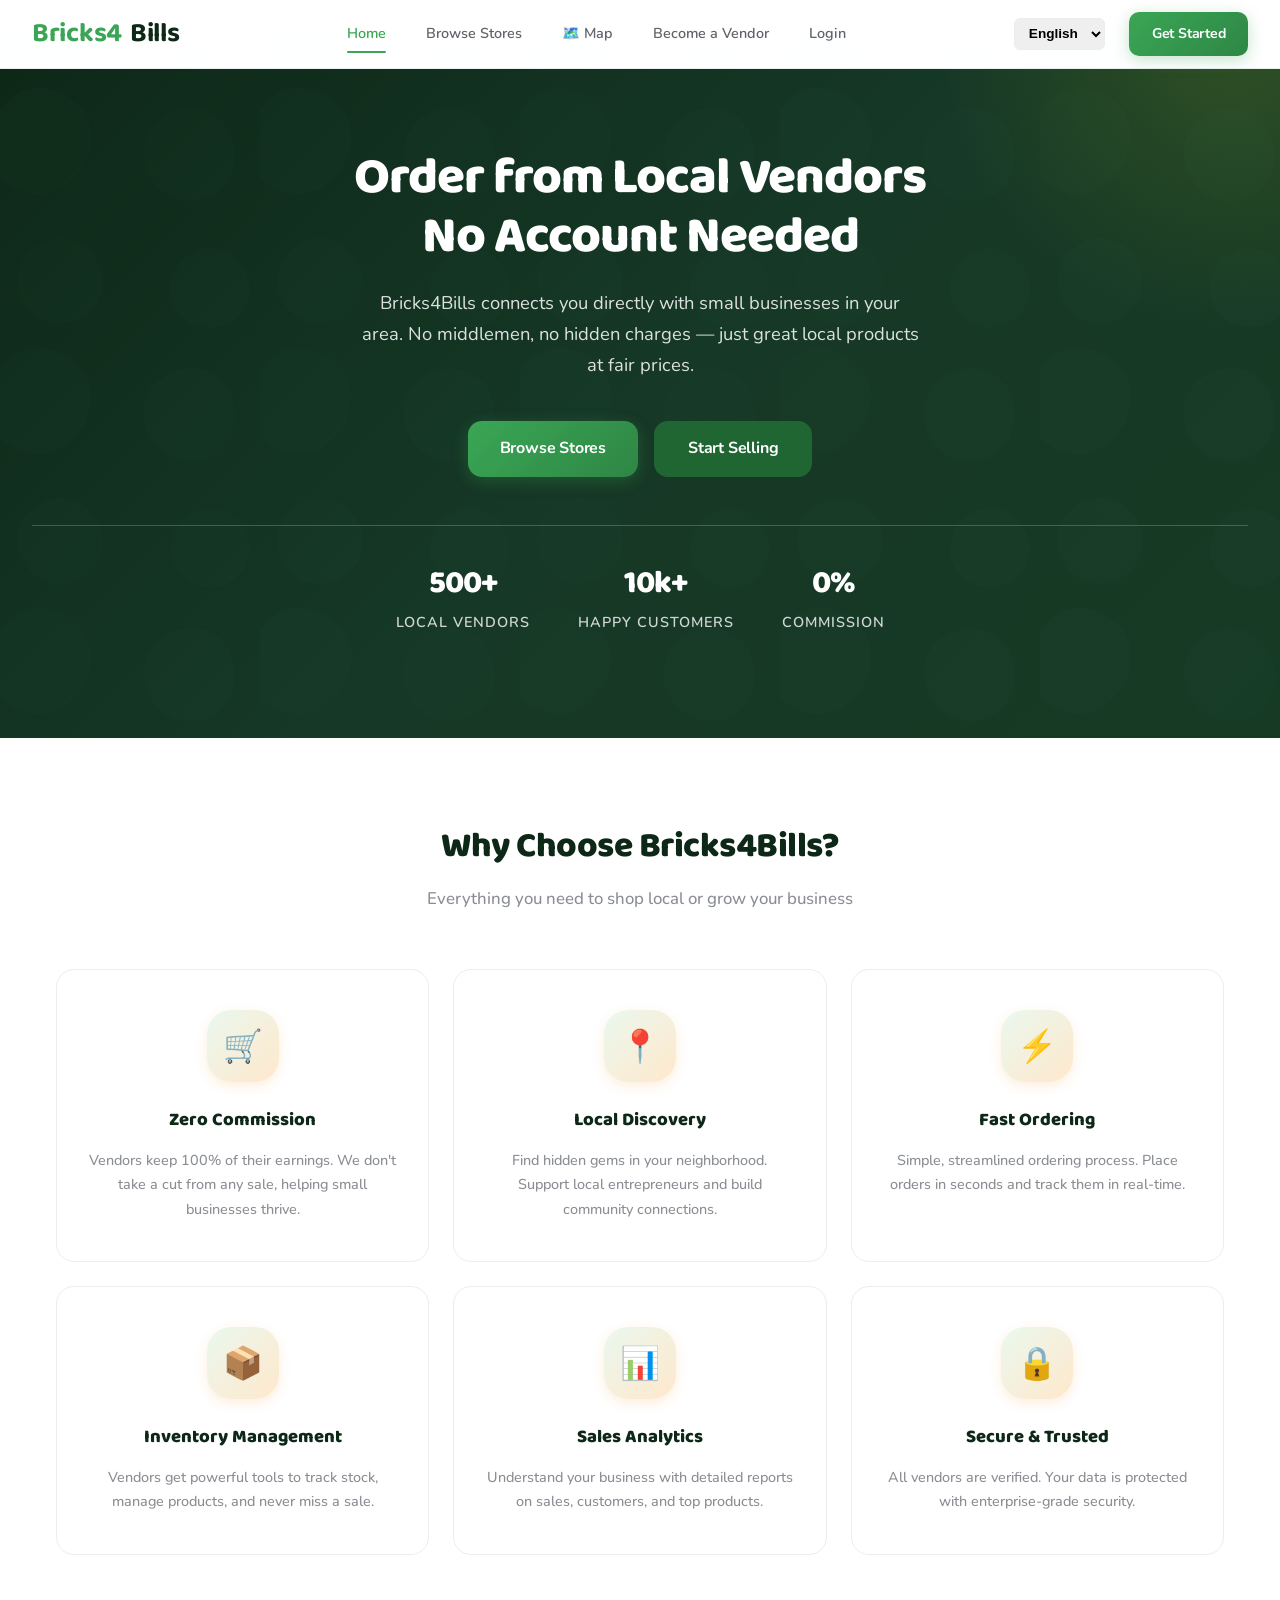
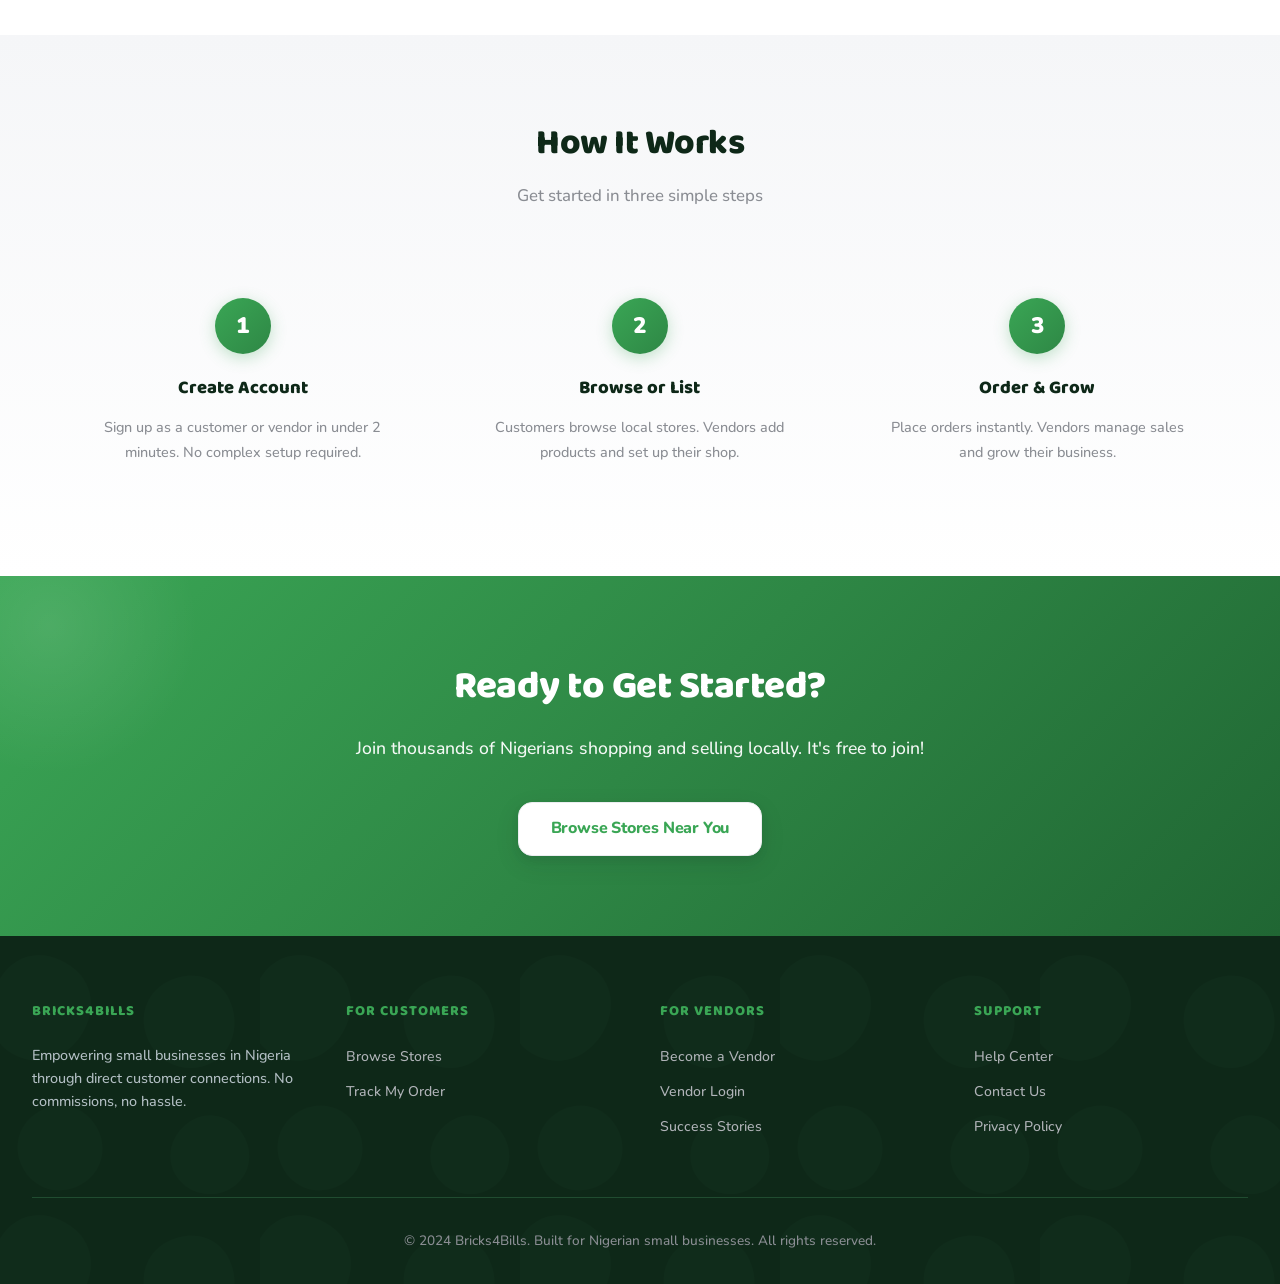
==== index.html @ 95738262 "Add files via upload" ====
<!DOCTYPE html>
<html lang="en">
<head>
    <meta charset="UTF-8">
    <meta name="viewport" content="width=device-width, initial-scale=1.0">
    <title>Bricks4Bills - Connect with Local Vendors in Nigeria</title>
    <link rel="stylesheet" href="styles.css">
    <script src="i18n.js"></script>
    <style>
        .hero-stats {
            display: flex;
            justify-content: center;
            gap: 3rem;
            margin-top: 3rem;
            padding-top: 2rem;
            border-top: 1px solid rgba(255,255,255,0.2);
        }
        .hero-stat h4 {
            font-size: 2rem;
            font-weight: 800;
        }
        .hero-stat p {
            font-size: 0.9rem;
            opacity: 0.8;
        }
    </style>
</head>
<body>
    <!-- Navigation -->
    <nav class="navbar">
        <div class="nav-container">
            <a href="index.html" class="logo" data-i18n-skip>Bricks4<span>Bills</span></a>
            <ul class="nav-links">
                <li><a href="index.html" class="active">Home</a></li>
                <li><a href="browse-stores.html">Browse Stores</a></li>
                <li><a href="store-map.html">🗺️ Map</a></li>
                <li><a href="vendor-register.html">Become a Vendor</a></li>
                <li><a href="vendor-login.html">Login</a></li>
            </ul>
            <div class="nav-actions"><select class="vh-lang-switcher" data-i18n-skip aria-label="Language" onchange="setLanguage(this.value)" style="padding:0.4rem 0.6rem;border-radius:6px;border:1.5px solid var(--gray-200);font-size:0.85rem;font-weight:600;margin-right:0.5rem;"><option value="en">English</option><option value="pcm">Pidgin</option><option value="yo">Yorùbá</option><option value="ha">Hausa</option><option value="ig">Igbo</option></select>
                <a href="vendor-register.html" class="btn btn-primary">Get Started</a>
            </div>
        </div>
    </nav>

    <!-- Hero Section -->
    <section class="hero">
        <h1><span data-i18n="hero_title_1">Order from Local Vendors</span><br><span data-i18n="hero_title_2">No Account Needed</span></h1>
        <p>Bricks4Bills connects you directly with small businesses in your area. No middlemen, no hidden charges — just great local products at fair prices.</p>
        <div class="hero-buttons">
            <a href="browse-stores.html" class="btn btn-lg btn-primary">Browse Stores</a>
            <a href="vendor-register.html" class="btn btn-lg" style="background: var(--primary-darker); color: white; border: 2px solid var(--primary-darker);">Start Selling</a>
        </div>
        <div class="hero-stats">
            <div class="hero-stat">
                <h4>500+</h4>
                <p>Local Vendors</p>
            </div>
            <div class="hero-stat">
                <h4>10k+</h4>
                <p>Happy Customers</p>
            </div>
            <div class="hero-stat">
                <h4>0%</h4>
                <p>Commission</p>
            </div>
        </div>
    </section>

    <!-- Features Section -->
    <section class="features-section">
        <div class="container">
            <div class="section-title">
                <h2><span data-i18n="why_choose_us">Why Choose Bricks4Bills?</span></h2>
                <p>Everything you need to shop local or grow your business</p>
            </div>
            <div class="grid grid-3">
                <div class="feature-card">
                    <div class="feature-icon">🛒</div>
                    <h3>Zero Commission</h3>
                    <p>Vendors keep 100% of their earnings. We don't take a cut from any sale, helping small businesses thrive.</p>
                </div>
                <div class="feature-card">
                    <div class="feature-icon">📍</div>
                    <h3>Local Discovery</h3>
                    <p>Find hidden gems in your neighborhood. Support local entrepreneurs and build community connections.</p>
                </div>
                <div class="feature-card">
                    <div class="feature-icon">⚡</div>
                    <h3>Fast Ordering</h3>
                    <p>Simple, streamlined ordering process. Place orders in seconds and track them in real-time.</p>
                </div>
                <div class="feature-card">
                    <div class="feature-icon">📦</div>
                    <h3>Inventory Management</h3>
                    <p>Vendors get powerful tools to track stock, manage products, and never miss a sale.</p>
                </div>
                <div class="feature-card">
                    <div class="feature-icon">📊</div>
                    <h3>Sales Analytics</h3>
                    <p>Understand your business with detailed reports on sales, customers, and top products.</p>
                </div>
                <div class="feature-card">
                    <div class="feature-icon">🔒</div>
                    <h3>Secure & Trusted</h3>
                    <p>All vendors are verified. Your data is protected with enterprise-grade security.</p>
                </div>
            </div>
        </div>
    </section>

    <!-- How It Works -->
    <section class="how-it-works">
        <div class="container">
            <div class="section-title">
                <h2><span data-i18n="how_it_works">How It Works</span></h2>
                <p>Get started in three simple steps</p>
            </div>
            <div class="grid grid-3">
                <div class="step-card">
                    <div class="step-number">1</div>
                    <h3>Create Account</h3>
                    <p>Sign up as a customer or vendor in under 2 minutes. No complex setup required.</p>
                </div>
                <div class="step-card">
                    <div class="step-number">2</div>
                    <h3>Browse or List</h3>
                    <p>Customers browse local stores. Vendors add products and set up their shop.</p>
                </div>
                <div class="step-card">
                    <div class="step-number">3</div>
                    <h3>Order & Grow</h3>
                    <p>Place orders instantly. Vendors manage sales and grow their business.</p>
                </div>
            </div>
        </div>
    </section>

    <!-- CTA Section -->
    <section class="cta-section">
        <div class="container">
            <h2><span data-i18n="ready_to_start">Ready to Get Started?</span></h2>
            <p>Join thousands of Nigerians shopping and selling locally. It's free to join!</p>
            <a href="browse-stores.html" class="btn btn-lg btn-light">Browse Stores Near You</a>
        </div>
    </section>

    <!-- Footer -->
    <footer class="footer">
        <div class="footer-grid">
            <div class="footer-section">
                <h4>Bricks4Bills</h4>
                <p style="color:#b2bec3;font-size:0.9rem;line-height:1.6;">Empowering small businesses in Nigeria through direct customer connections. No commissions, no hassle.</p>
            </div>
            <div class="footer-section">
                <h4>For Customers</h4>
                <ul>
                    <li><a href="browse-stores.html">Browse Stores</a></li>
                    <li><a href="order-tracking.html">Track My Order</a></li>
                </ul>
            </div>
            <div class="footer-section">
                <h4>For Vendors</h4>
                <ul>
                    <li><a href="vendor-register.html">Become a Vendor</a></li>
                    <li><a href="vendor-login.html">Vendor Login</a></li>
                    <li><a href="#">Success Stories</a></li>
                </ul>
            </div>
            <div class="footer-section">
                <h4>Support</h4>
                <ul>
                    <li><a href="#">Help Center</a></li>
                    <li><a href="#">Contact Us</a></li>
                    <li><a href="#">Privacy Policy</a></li>
                </ul>
            </div>
        </div>
        <div class="footer-bottom">
            <p>&copy; 2024 Bricks4Bills. Built for Nigerian small businesses. All rights reserved.</p>
        </div>
    </footer>


</body>
</html>
---- styles.css ----
/* ============================================================
   Bricks4Bills - Jungle-Fun Design System
   Amazon-style layout, reimagined in bold jungle green
   ============================================================ */

@import url('https://fonts.googleapis.com/css2?family=Baloo+2:wght@500;600;700;800&family=Nunito:wght@400;500;600;700;800;900&display=swap');

:root {
    /* Primary - Bold Jungle Green (Amazon-button energy, green instead of orange) */
    --primary: #3AA655;
    --primary-dark: #2E8745;
    --primary-darker: #206633;
    --primary-light: #EAF8EE;
    --primary-glow: rgba(58, 166, 85, 0.18);

    /* Secondary - Deep Jungle Canopy (replaces Amazon navy) */
    --secondary: #0E2818;
    --secondary-light: #163a24;
    --secondary-lighter: #204c30;

    /* Accent Colors - ripe-fruit lime pop against the green */
    --accent: #C6E21E;
    --accent-light: #F6FBE3;
    --danger: #ff1744;
    --danger-light: #ffebee;
    --warning: #ffc400;
    --warning-light: #fff8e1;
    --info: #2979ff;
    --info-light: #e3f2fd;

    /* Neutrals - Coinbase clean */
    --white: #ffffff;
    --gray-50: #fafbfc;
    --gray-100: #f5f6f8;
    --gray-200: #ebedf0;
    --gray-300: #dee0e5;
    --gray-400: #b0b3b8;
    --gray-500: #8a8d93;
    --gray-600: #606368;
    --gray-700: #42454a;
    --gray-800: #2c2f33;
    --gray-900: #1a1c1f;

    /* Shadows - Layered depth */
    --shadow-xs: 0 1px 2px rgba(15, 25, 35, 0.04);
    --shadow-sm: 0 2px 4px rgba(15, 25, 35, 0.06), 0 1px 2px rgba(15, 25, 35, 0.04);
    --shadow: 0 4px 12px rgba(15, 25, 35, 0.08), 0 2px 4px rgba(15, 25, 35, 0.04);
    --shadow-md: 0 8px 24px rgba(15, 25, 35, 0.1), 0 4px 8px rgba(15, 25, 35, 0.06);
    --shadow-lg: 0 16px 48px rgba(15, 25, 35, 0.12), 0 8px 16px rgba(15, 25, 35, 0.08);
    --shadow-primary: 0 4px 16px rgba(58, 166, 85, 0.3);

    /* Radius */
    --radius-sm: 6px;
    --radius: 10px;
    --radius-md: 14px;
    --radius-lg: 18px;
    --radius-xl: 24px;
    --radius-full: 9999px;

    /* Transitions */
    --transition-fast: all 0.15s cubic-bezier(0.4, 0, 0.2, 1);
    --transition: all 0.25s cubic-bezier(0.4, 0, 0.2, 1);
    --transition-slow: all 0.4s cubic-bezier(0.4, 0, 0.2, 1);

    /* Typography — bubbly jungle display font for headings/logo, friendly rounded font for body */
    --font: 'Nunito', -apple-system, BlinkMacSystemFont, 'Segoe UI', Roboto, sans-serif;
    --font-display: 'Baloo 2', 'Nunito', -apple-system, sans-serif;

    /* Leaf watermark tile — a loose scatter of leaf silhouettes, very low opacity */
    --leaf-watermark: url("data:image/svg+xml,%3Csvg xmlns='http://www.w3.org/2000/svg' width='260' height='260' viewBox='0 0 260 260'%3E%3Cg fill='%23206633' fill-opacity='0.05'%3E%3Cpath d='M40 20c30 0 50 20 50 50s-20 55-50 55S-8 100 -8 70 10 20 40 20z' transform='rotate(25 40 70)'/%3E%3Cpath d='M190 40c26 0 44 18 44 44s-18 48-44 48-46-22-46-48 20-44 46-44z' transform='rotate(-15 190 84)'/%3E%3Cpath d='M60 170c24 0 42 18 42 42s-18 42-42 42-42-18-42-42 18-42 42-42z' transform='rotate(60 60 212)'/%3E%3Cpath d='M210 180c22 0 38 16 38 38s-16 40-38 40-40-18-40-40 18-38 40-38z' transform='rotate(-40 210 218)'/%3E%3C/g%3E%3C/svg%3E");
}

* {
    margin: 0;
    padding: 0;
    box-sizing: border-box;
}

html {
    scroll-behavior: smooth;
}

body {
    font-family: var(--font);
    background-color: var(--gray-100);
    background-image: var(--leaf-watermark);
    background-repeat: repeat;
    background-attachment: fixed;
    color: var(--gray-900);
    line-height: 1.6;
    -webkit-font-smoothing: antialiased;
    -moz-osx-font-smoothing: grayscale;
}

h1, h2, h3, h4, h5, h6, .logo {
    font-family: var(--font-display);
}

a {
    text-decoration: none;
    color: inherit;
}

/* ============================================================
   NAVIGATION
   ============================================================ */
.navbar {
    background: var(--white);
    border-bottom: 1px solid var(--gray-200);
    padding: 0 2rem;
    position: sticky;
    top: 0;
    z-index: 1000;
    backdrop-filter: blur(12px);
    background: rgba(255, 255, 255, 0.95);
}

.nav-container {
    max-width: 1400px;
    margin: 0 auto;
    display: flex;
    align-items: center;
    justify-content: space-between;
    height: 68px;
}

.logo {
    font-size: 1.7rem;
    font-weight: 700;
    color: var(--primary);
    display: flex;
    align-items: center;
    gap: 0.5rem;
    letter-spacing: -0.3px;
}

.logo span {
    color: var(--secondary);
}

.nav-links {
    display: flex;
    gap: 2.5rem;
    list-style: none;
    align-items: center;
}

.nav-links a {
    color: var(--gray-600);
    font-weight: 600;
    font-size: 0.9rem;
    transition: var(--transition-fast);
    padding: 0.5rem 0;
    position: relative;
}

.nav-links a:hover {
    color: var(--primary);
}

.nav-links a.active {
    color: var(--primary);
}

.nav-links a.active::after {
    content: '';
    position: absolute;
    bottom: -2px;
    left: 0;
    right: 0;
    height: 2.5px;
    background: var(--primary);
    border-radius: 2px;
}

.nav-actions {
    display: flex;
    gap: 1rem;
    align-items: center;
}

/* ============================================================
   BUTTONS
   ============================================================ */
.btn {
    display: inline-flex;
    align-items: center;
    justify-content: center;
    gap: 0.5rem;
    padding: 0.65rem 1.4rem;
    border: none;
    border-radius: var(--radius);
    font-size: 0.88rem;
    font-weight: 700;
    cursor: pointer;
    transition: var(--transition);
    font-family: var(--font);
    letter-spacing: -0.2px;
    white-space: nowrap;
}

.btn-primary {
    background: linear-gradient(135deg, var(--primary) 0%, var(--primary-dark) 100%);
    color: var(--white);
    box-shadow: var(--shadow-primary);
}

.btn-primary:hover {
    background: linear-gradient(135deg, var(--primary-dark) 0%, var(--primary-darker) 100%);
    transform: translateY(-2px);
    box-shadow: 0 6px 20px rgba(246, 139, 30, 0.35);
}

.btn-secondary {
    background: linear-gradient(135deg, var(--secondary) 0%, var(--secondary-light) 100%);
    color: var(--white);
    box-shadow: var(--shadow-sm);
}

.btn-secondary:hover {
    background: linear-gradient(135deg, var(--secondary-light) 0%, var(--secondary-lighter) 100%);
    transform: translateY(-2px);
    box-shadow: var(--shadow);
}

.btn-outline {
    background: var(--white);
    border: 2px solid var(--gray-300);
    color: var(--gray-700);
}

.btn-outline:hover {
    border-color: var(--primary);
    color: var(--primary);
    background: var(--primary-light);
    transform: translateY(-1px);
}

.btn-success {
    background: linear-gradient(135deg, var(--accent) 0%, #00b248 100%);
    color: var(--white);
    box-shadow: 0 4px 12px rgba(0, 200, 83, 0.2);
}

.btn-success:hover {
    transform: translateY(-2px);
    box-shadow: 0 6px 20px rgba(0, 200, 83, 0.3);
}

.btn-danger {
    background: linear-gradient(135deg, var(--danger) 0%, #d50000 100%);
    color: var(--white);
    box-shadow: 0 4px 12px rgba(255, 23, 68, 0.2);
}

.btn-danger:hover {
    transform: translateY(-2px);
    box-shadow: 0 6px 20px rgba(255, 23, 68, 0.3);
}

.btn-warning {
    background: linear-gradient(135deg, var(--warning) 0%, #ffab00 100%);
    color: var(--gray-900);
    box-shadow: 0 4px 12px rgba(255, 196, 0, 0.2);
}

.btn-info {
    background: linear-gradient(135deg, var(--info) 0%, #2962ff 100%);
    color: var(--white);
    box-shadow: 0 4px 12px rgba(41, 121, 255, 0.2);
}

.btn-light {
    background: var(--gray-100);
    color: var(--gray-700);
    border: 1.5px solid var(--gray-200);
}

.btn-light:hover {
    background: var(--gray-200);
    border-color: var(--gray-300);
}

.btn-sm {
    padding: 0.45rem 0.9rem;
    font-size: 0.8rem;
    border-radius: var(--radius-sm);
}

.btn-lg {
    padding: 0.85rem 2rem;
    font-size: 1rem;
    border-radius: var(--radius-md);
}

.btn-block {
    width: 100%;
}

.btn:disabled {
    opacity: 0.5;
    cursor: not-allowed;
    transform: none !important;
}

/* ============================================================
   FORMS
   ============================================================ */
.form-group {
    margin-bottom: 1.25rem;
}

.form-label {
    display: block;
    margin-bottom: 0.5rem;
    font-weight: 700;
    font-size: 0.82rem;
    color: var(--gray-700);
    text-transform: uppercase;
    letter-spacing: 0.3px;
}

.form-control {
    width: 100%;
    padding: 0.75rem 1rem;
    border: 1.5px solid var(--gray-200);
    border-radius: var(--radius);
    font-size: 0.95rem;
    font-family: var(--font);
    transition: var(--transition-fast);
    background: var(--white);
    color: var(--gray-900);
}

.form-control:focus {
    outline: none;
    border-color: var(--primary);
    box-shadow: 0 0 0 4px var(--primary-glow);
}

.form-control::placeholder {
    color: var(--gray-400);
}

select.form-control {
    cursor: pointer;
    appearance: none;
    background-image: url("data:image/svg+xml,%3Csvg xmlns='http://www.w3.org/2000/svg' width='12' height='12' viewBox='0 0 12 12'%3E%3Cpath fill='%23606368' d='M6 8L1 3h10z'/%3E%3C/svg%3E");
    background-repeat: no-repeat;
    background-position: right 1rem center;
    padding-right: 2.5rem;
}

textarea.form-control {
    resize: vertical;
    min-height: 100px;
}

.form-text {
    font-size: 0.78rem;
    color: var(--gray-500);
    margin-top: 0.35rem;
}

.form-error {
    color: var(--danger);
    font-size: 0.8rem;
    margin-top: 0.35rem;
    font-weight: 600;
}

/* ============================================================
   CARDS
   ============================================================ */
.card {
    background: var(--white);
    border-radius: var(--radius-lg);
    box-shadow: var(--shadow-sm);
    overflow: hidden;
    transition: var(--transition);
    border: 1px solid var(--gray-200);
}

.card:hover {
    box-shadow: var(--shadow-md);
    transform: translateY(-2px);
}

.card-header {
    padding: 1.25rem 1.5rem;
    border-bottom: 1px solid var(--gray-200);
    display: flex;
    justify-content: space-between;
    align-items: center;
    background: var(--gray-50);
}

.card-header h3 {
    font-size: 1rem;
    font-weight: 800;
    color: var(--secondary);
}

.card-body {
    padding: 1.5rem;
}

.card-footer {
    padding: 1rem 1.5rem;
    border-top: 1px solid var(--gray-200);
    background: var(--gray-50);
}

/* ============================================================
   BADGES
   ============================================================ */
.badge {
    display: inline-flex;
    align-items: center;
    padding: 0.3rem 0.85rem;
    border-radius: var(--radius-full);
    font-size: 0.7rem;
    font-weight: 800;
    text-transform: uppercase;
    letter-spacing: 0.5px;
}

.badge-pending {
    background: var(--warning-light);
    color: #8a6d00;
}

.badge-processing {
    background: var(--info-light);
    color: #0d47a1;
}

.badge-ready {
    background: #e0f7fa;
    color: #006064;
}

.badge-delivered {
    background: var(--accent-light);
    color: #1b5e20;
}

.badge-cancelled {
    background: var(--danger-light);
    color: #b71c1c;
}

.badge-primary {
    background: var(--primary-light);
    color: var(--primary-darker);
}

.badge-secondary {
    background: var(--gray-200);
    color: var(--gray-700);
}

/* ============================================================
   ALERTS
   ============================================================ */
.alert {
    padding: 1rem 1.25rem;
    border-radius: var(--radius);
    margin-bottom: 1rem;
    display: flex;
    align-items: center;
    gap: 0.75rem;
    font-size: 0.9rem;
    font-weight: 600;
    border: 1.5px solid transparent;
}

.alert-success {
    background: var(--accent-light);
    color: #1b5e20;
    border-color: #a5d6a7;
}

.alert-danger {
    background: var(--danger-light);
    color: #b71c1c;
    border-color: #ef9a9a;
}

.alert-warning {
    background: var(--warning-light);
    color: #8a6d00;
    border-color: #ffe082;
}

.alert-info {
    background: var(--info-light);
    color: #0d47a1;
    border-color: #90caf9;
}

/* ============================================================
   GRID & LAYOUT
   ============================================================ */
.container {
    max-width: 1400px;
    margin: 0 auto;
    padding: 0 1.5rem;
}

.grid {
    display: grid;
    gap: 1.5rem;
}

.grid-2 { grid-template-columns: repeat(2, 1fr); }
.grid-3 { grid-template-columns: repeat(3, 1fr); }
.grid-4 { grid-template-columns: repeat(4, 1fr); }

.flex {
    display: flex;
}

.flex-between {
    justify-content: space-between;
    align-items: center;
}

.flex-center {
    justify-content: center;
    align-items: center;
}

.gap-1 { gap: 0.5rem; }
.gap-2 { gap: 1rem; }
.gap-3 { gap: 1.5rem; }

/* ============================================================
   STATS CARDS
   ============================================================ */
.stat-card {
    background: var(--white);
    border-radius: var(--radius-lg);
    padding: 1.5rem;
    box-shadow: var(--shadow-sm);
    display: flex;
    align-items: center;
    gap: 1.25rem;
    transition: var(--transition);
    border: 1px solid var(--gray-200);
}

.stat-card:hover {
    box-shadow: var(--shadow-md);
    transform: translateY(-3px);
    border-color: var(--gray-300);
}

.stat-icon {
    width: 56px;
    height: 56px;
    border-radius: var(--radius-md);
    display: flex;
    align-items: center;
    justify-content: center;
    font-size: 1.6rem;
    flex-shrink: 0;
}

.stat-icon.orange {
    background: linear-gradient(135deg, var(--primary-light) 0%, #ffe8cc 100%);
    color: var(--primary);
}

.stat-icon.blue {
    background: linear-gradient(135deg, var(--info-light) 0%, #bbdefb 100%);
    color: var(--info);
}

.stat-icon.green {
    background: linear-gradient(135deg, var(--accent-light) 0%, #c8e6c9 100%);
    color: var(--accent);
}

.stat-icon.red {
    background: linear-gradient(135deg, var(--danger-light) 0%, #ffcdd2 100%);
    color: var(--danger);
}

.stat-icon.purple {
    background: linear-gradient(135deg, #f3e5f5 0%, #e1bee7 100%);
    color: #7b1fa2;
}

.stat-info h3 {
    font-size: 1.8rem;
    font-weight: 900;
    color: var(--gray-900);
    line-height: 1;
    letter-spacing: -0.5px;
}

.stat-info p {
    font-size: 0.82rem;
    color: var(--gray-500);
    margin-top: 0.3rem;
    font-weight: 600;
    text-transform: uppercase;
    letter-spacing: 0.5px;
}

/* ============================================================
   TABLES
   ============================================================ */
.table-container {
    overflow-x: auto;
    border-radius: var(--radius-lg);
    background: var(--white);
    box-shadow: var(--shadow-sm);
    border: 1px solid var(--gray-200);
}

.table {
    width: 100%;
    border-collapse: separate;
    border-spacing: 0;
}

.table th,
.table td {
    padding: 1rem 1.25rem;
    text-align: left;
}

.table th {
    background: var(--gray-50);
    font-weight: 800;
    font-size: 0.7rem;
    text-transform: uppercase;
    letter-spacing: 0.8px;
    color: var(--gray-500);
    border-bottom: 2px solid var(--gray-200);
}

.table tbody tr {
    transition: var(--transition-fast);
}

.table tbody tr:hover {
    background: var(--gray-50);
}

.table tbody tr:not(:last-child) td {
    border-bottom: 1px solid var(--gray-200);
}

.table td {
    font-size: 0.88rem;
    color: var(--gray-700);
    font-weight: 500;
}

/* ============================================================
   SIDEBAR
   ============================================================ */
.sidebar {
    width: 260px;
    background: var(--white);
    min-height: calc(100vh - 68px);
    border-right: 1px solid var(--gray-200);
    padding: 1.5rem 0;
    position: fixed;
    left: 0;
    top: 68px;
}

.sidebar-menu {
    list-style: none;
    padding: 0;
}

.sidebar-menu li a {
    display: flex;
    align-items: center;
    gap: 0.85rem;
    padding: 0.9rem 1.5rem;
    color: var(--gray-500);
    font-weight: 700;
    font-size: 0.85rem;
    transition: var(--transition-fast);
    border-left: 3px solid transparent;
    margin: 0.15rem 0;
}

.sidebar-menu li a:hover {
    background: var(--primary-light);
    color: var(--primary);
    border-left-color: var(--primary);
}

.sidebar-menu li a.active {
    background: linear-gradient(90deg, var(--primary-light) 0%, transparent 100%);
    color: var(--primary);
    border-left-color: var(--primary);
}

.sidebar-menu li a i,
.sidebar-menu li a span:first-child {
    font-size: 1.15rem;
    width: 24px;
    text-align: center;
}

.main-content {
    margin-left: 260px;
    padding: 2rem;
    min-height: calc(100vh - 68px);
}

/* ============================================================
   HERO SECTION
   ============================================================ */
.hero {
    background: linear-gradient(135deg, var(--secondary) 0%, #163826 50%, var(--secondary-light) 100%);
    color: var(--white);
    padding: 5rem 2rem 4rem;
    text-align: center;
    position: relative;
    overflow: hidden;
}

.hero::before {
    content: '';
    position: absolute;
    top: -50%;
    right: -20%;
    width: 600px;
    height: 600px;
    background: radial-gradient(circle, rgba(198, 226, 30, 0.14) 0%, transparent 70%);
    pointer-events: none;
}

.hero::after {
    content: '';
    position: absolute;
    inset: 0;
    background-image: var(--leaf-watermark);
    background-repeat: repeat;
    opacity: 0.5;
    mix-blend-mode: screen;
    pointer-events: none;
}

.hero h1, .hero p, .hero-buttons {
    position: relative;
    z-index: 1;
}

.hero h1 {
    font-size: 3.2rem;
    font-weight: 900;
    margin-bottom: 1.25rem;
    line-height: 1.15;
    letter-spacing: -1px;
    position: relative;
}

.hero p {
    font-size: 1.15rem;
    opacity: 0.85;
    max-width: 560px;
    margin: 0 auto 2.5rem;
    line-height: 1.7;
    font-weight: 400;
}

.hero-buttons {
    display: flex;
    gap: 1rem;
    justify-content: center;
    position: relative;
}

.hero-buttons .btn-outline {
    border-color: rgba(255,255,255,0.4);
    color: var(--white);
}

.hero-buttons .btn-outline:hover {
    border-color: var(--primary);
    background: var(--primary);
    color: var(--white);
}

/* ============================================================
   FEATURES
   ============================================================ */
.features-section {
    padding: 5rem 2rem;
    background: var(--white);
}

.section-title {
    text-align: center;
    margin-bottom: 3.5rem;
}

.section-title h2 {
    font-size: 2.2rem;
    font-weight: 900;
    color: var(--secondary);
    margin-bottom: 0.75rem;
    letter-spacing: -0.5px;
}

.section-title p {
    color: var(--gray-500);
    font-size: 1.05rem;
    font-weight: 500;
}

.feature-card {
    text-align: center;
    padding: 2.5rem 2rem;
    border-radius: var(--radius-lg);
    background: var(--white);
    border: 1.5px solid var(--gray-200);
    transition: var(--transition);
    position: relative;
    overflow: hidden;
}

.feature-card::before {
    content: '';
    position: absolute;
    top: 0;
    left: 0;
    right: 0;
    height: 3px;
    background: linear-gradient(90deg, var(--primary) 0%, var(--warning) 100%);
    transform: scaleX(0);
    transition: var(--transition);
}

.feature-card:hover {
    box-shadow: var(--shadow-md);
    transform: translateY(-6px);
    border-color: var(--primary);
}

.feature-card:hover::before {
    transform: scaleX(1);
}

.feature-icon {
    width: 72px;
    height: 72px;
    background: linear-gradient(135deg, var(--primary-light) 0%, #ffe8cc 100%);
    color: var(--primary);
    border-radius: var(--radius-xl);
    display: flex;
    align-items: center;
    justify-content: center;
    font-size: 2rem;
    margin: 0 auto 1.5rem;
    box-shadow: 0 4px 12px rgba(246, 139, 30, 0.15);
}

.feature-card h3 {
    font-size: 1.15rem;
    font-weight: 800;
    margin-bottom: 0.75rem;
    color: var(--secondary);
}

.feature-card p {
    font-size: 0.9rem;
    color: var(--gray-500);
    line-height: 1.7;
    font-weight: 500;
}

/* ============================================================
   HOW IT WORKS
   ============================================================ */
.how-it-works {
    padding: 5rem 2rem;
    background: linear-gradient(180deg, var(--gray-100) 0%, var(--white) 100%);
}

.step-card {
    text-align: center;
    position: relative;
    padding: 2rem;
}

.step-number {
    width: 56px;
    height: 56px;
    background: linear-gradient(135deg, var(--primary) 0%, var(--primary-dark) 100%);
    color: var(--white);
    border-radius: 50%;
    display: flex;
    align-items: center;
    justify-content: center;
    font-size: 1.4rem;
    font-weight: 900;
    margin: 0 auto 1.25rem;
    box-shadow: var(--shadow-primary);
}

.step-card h3 {
    font-size: 1.15rem;
    font-weight: 800;
    margin-bottom: 0.75rem;
    color: var(--secondary);
}

.step-card p {
    font-size: 0.9rem;
    color: var(--gray-500);
    line-height: 1.7;
    font-weight: 500;
}

/* ============================================================
   CTA SECTION
   ============================================================ */
.cta-section {
    background: linear-gradient(135deg, var(--primary) 0%, var(--primary-dark) 50%, var(--primary-darker) 100%);
    color: var(--white);
    padding: 5rem 2rem;
    text-align: center;
    position: relative;
    overflow: hidden;
}

.cta-section::before {
    content: '';
    position: absolute;
    top: -100px;
    left: -100px;
    width: 300px;
    height: 300px;
    background: radial-gradient(circle, rgba(255,255,255,0.1) 0%, transparent 70%);
}

.cta-section h2 {
    font-size: 2.4rem;
    font-weight: 900;
    margin-bottom: 1rem;
    letter-spacing: -0.5px;
    position: relative;
}

.cta-section p {
    font-size: 1.1rem;
    opacity: 0.95;
    margin-bottom: 2.5rem;
    font-weight: 500;
    position: relative;
}

.cta-section .btn-light {
    background: var(--white);
    color: var(--primary);
    font-weight: 800;
    box-shadow: var(--shadow-md);
}

.cta-section .btn-light:hover {
    background: var(--secondary);
    color: var(--white);
    transform: translateY(-3px);
}

/* ============================================================
   FOOTER
   ============================================================ */
.footer {
    background: var(--secondary);
    background-image: var(--leaf-watermark);
    background-repeat: repeat;
    background-blend-mode: screen;
    color: var(--white);
    padding: 4rem 2rem 2rem;
}

.footer-grid {
    display: grid;
    grid-template-columns: repeat(4, 1fr);
    gap: 2.5rem;
    max-width: 1400px;
    margin: 0 auto;
}

.footer-section h4 {
    font-size: 0.9rem;
    font-weight: 800;
    margin-bottom: 1.25rem;
    color: var(--primary);
    text-transform: uppercase;
    letter-spacing: 1px;
}

.footer-section p {
    color: var(--gray-400);
    font-size: 0.88rem;
    line-height: 1.7;
    font-weight: 500;
}

.footer-section ul {
    list-style: none;
}

.footer-section ul li {
    margin-bottom: 0.6rem;
}

.footer-section ul li a {
    color: var(--gray-400);
    font-size: 0.88rem;
    transition: var(--transition-fast);
    font-weight: 500;
}

.footer-section ul li a:hover {
    color: var(--primary);
}

.footer-bottom {
    border-top: 1px solid var(--secondary-lighter);
    margin-top: 3rem;
    padding-top: 2rem;
    text-align: center;
    color: var(--gray-500);
    font-size: 0.85rem;
    font-weight: 500;
}

/* ============================================================
   AUTH PAGES
   ============================================================ */
.auth-page {
    min-height: 100vh;
    display: flex;
    align-items: center;
    justify-content: center;
    background: linear-gradient(135deg, var(--gray-100) 0%, #e8eaf6 50%, var(--primary-light) 100%);
    padding: 2rem;
}

.auth-container {
    display: grid;
    grid-template-columns: 1fr 1fr;
    max-width: 1000px;
    width: 100%;
    background: var(--white);
    border-radius: var(--radius-xl);
    overflow: hidden;
    box-shadow: var(--shadow-lg);
}

.auth-form-section {
    padding: 3rem;
}

.auth-form-section h2 {
    font-size: 1.8rem;
    font-weight: 900;
    margin-bottom: 0.5rem;
    color: var(--secondary);
    letter-spacing: -0.5px;
}

.auth-form-section p {
    color: var(--gray-500);
    margin-bottom: 2rem;
    font-weight: 500;
}

.auth-image-section {
    background: linear-gradient(135deg, var(--primary) 0%, var(--primary-dark) 50%, var(--primary-darker) 100%);
    display: flex;
    flex-direction: column;
    align-items: center;
    justify-content: center;
    color: var(--white);
    padding: 3rem;
    text-align: center;
    position: relative;
    overflow: hidden;
}

.auth-image-section::before {
    content: '';
    position: absolute;
    top: -50%;
    right: -50%;
    width: 400px;
    height: 400px;
    background: radial-gradient(circle, rgba(255,255,255,0.1) 0%, transparent 70%);
}

.auth-image-section h3 {
    font-size: 1.6rem;
    font-weight: 900;
    margin-bottom: 1rem;
    position: relative;
}

.auth-image-section p {
    opacity: 0.92;
    line-height: 1.8;
    font-weight: 500;
    font-size: 0.95rem;
    position: relative;
}

.auth-footer {
    text-align: center;
    margin-top: 1.5rem;
    font-size: 0.9rem;
    color: var(--gray-500);
    font-weight: 500;
}

.auth-footer a {
    color: var(--primary);
    font-weight: 800;
}

.user-type-toggle {
    display: flex;
    background: var(--gray-100);
    border-radius: var(--radius);
    padding: 0.3rem;
    margin-bottom: 1.5rem;
    border: 1.5px solid var(--gray-200);
}

.user-type-toggle button {
    flex: 1;
    padding: 0.65rem;
    border: none;
    background: transparent;
    border-radius: var(--radius-sm);
    font-weight: 800;
    cursor: pointer;
    transition: var(--transition-fast);
    color: var(--gray-500);
    font-size: 0.85rem;
    font-family: var(--font);
}

.user-type-toggle button.active {
    background: var(--white);
    color: var(--primary);
    box-shadow: var(--shadow-sm);
}

/* ============================================================
   DASHBOARD
   ============================================================ */
.page-header {
    margin-bottom: 2rem;
}

.page-header h1 {
    font-size: 1.8rem;
    font-weight: 900;
    color: var(--secondary);
    margin-bottom: 0.35rem;
    letter-spacing: -0.5px;
}

.page-header p {
    color: var(--gray-500);
    font-size: 0.95rem;
    font-weight: 500;
}

.quick-actions {
    display: flex;
    gap: 0.85rem;
    margin-bottom: 2rem;
    flex-wrap: wrap;
}

/* ============================================================
   STORE CARDS
   ============================================================ */
.store-card {
    background: var(--white);
    border-radius: var(--radius-lg);
    overflow: hidden;
    box-shadow: var(--shadow-sm);
    transition: var(--transition);
    border: 1.5px solid var(--gray-200);
    position: relative;
}

.store-card:hover {
    box-shadow: var(--shadow-md);
    transform: translateY(-5px);
    border-color: var(--primary);
}

.store-banner {
    height: 130px;
    background: linear-gradient(135deg, var(--primary-light) 0%, #ffe8cc 50%, #fff5eb 100%);
    display: flex;
    align-items: center;
    justify-content: center;
    font-size: 3rem;
    position: relative;
    overflow: hidden;
}

.store-banner::after {
    content: '';
    position: absolute;
    bottom: 0;
    left: 0;
    right: 0;
    height: 40%;
    background: linear-gradient(transparent, rgba(255,255,255,0.8));
}

.store-info {
    padding: 1.25rem;
}

.store-info h3 {
    font-size: 1.05rem;
    font-weight: 800;
    margin-bottom: 0.35rem;
    color: var(--secondary);
}

.store-info .category {
    font-size: 0.72rem;
    color: var(--primary);
    font-weight: 800;
    margin-bottom: 0.6rem;
    display: inline-block;
    text-transform: uppercase;
    letter-spacing: 0.5px;
    background: var(--primary-light);
    padding: 0.25rem 0.7rem;
    border-radius: var(--radius-full);
}

.store-info p {
    font-size: 0.85rem;
    color: var(--gray-500);
    margin-bottom: 1rem;
    line-height: 1.6;
    font-weight: 500;
}

.store-meta {
    display: flex;
    justify-content: space-between;
    align-items: center;
    font-size: 0.78rem;
    color: var(--gray-400);
    font-weight: 600;
}

/* ============================================================
   PRODUCT CARDS
   ============================================================ */
.product-card {
    background: var(--white);
    border-radius: var(--radius-lg);
    overflow: hidden;
    box-shadow: var(--shadow-sm);
    transition: var(--transition);
    border: 1.5px solid var(--gray-200);
}

.product-card:hover {
    box-shadow: var(--shadow-md);
    transform: translateY(-4px);
    border-color: var(--primary);
}

.product-image {
    height: 190px;
    background: linear-gradient(135deg, var(--gray-100) 0%, #e8eaf6 100%);
    display: flex;
    align-items: center;
    justify-content: center;
    font-size: 3.5rem;
    position: relative;
}

.product-image::after {
    content: '';
    position: absolute;
    bottom: 0;
    left: 0;
    right: 0;
    height: 30%;
    background: linear-gradient(transparent, rgba(255,255,255,0.9));
}

.product-details {
    padding: 1.25rem;
}

.product-details h4 {
    font-size: 0.95rem;
    font-weight: 800;
    margin-bottom: 0.35rem;
    color: var(--secondary);
}

.product-details .price {
    font-size: 1.2rem;
    font-weight: 900;
    color: var(--primary);
    margin-bottom: 0.5rem;
    letter-spacing: -0.5px;
}

.product-details .stock {
    font-size: 0.78rem;
    color: var(--gray-500);
    margin-bottom: 1rem;
    font-weight: 600;
}

/* ============================================================
   ORDER CARDS
   ============================================================ */
.order-card {
    background: var(--white);
    border-radius: var(--radius-lg);
    box-shadow: var(--shadow-sm);
    padding: 1.75rem;
    margin-bottom: 1.5rem;
    border: 1.5px solid var(--gray-200);
    transition: var(--transition);
}

.order-card:hover {
    box-shadow: var(--shadow);
    border-color: var(--gray-300);
}

.order-header {
    display: flex;
    justify-content: space-between;
    align-items: flex-start;
    margin-bottom: 1.25rem;
    padding-bottom: 1.25rem;
    border-bottom: 1.5px solid var(--gray-200);
}

.order-header h4 {
    font-size: 1rem;
    font-weight: 800;
    color: var(--secondary);
}

.order-header span {
    font-size: 0.82rem;
    color: var(--gray-400);
    font-weight: 500;
}

.order-items {
    margin-bottom: 1.25rem;
}

.order-item {
    display: flex;
    justify-content: space-between;
    padding: 0.6rem 0;
    font-size: 0.88rem;
    font-weight: 500;
    color: var(--gray-700);
    border-bottom: 1px dashed var(--gray-200);
}

.order-item:last-child {
    border-bottom: none;
}

.order-footer {
    display: flex;
    justify-content: space-between;
    align-items: center;
    padding-top: 1.25rem;
    border-top: 1.5px solid var(--gray-200);
}

.order-total {
    font-size: 1.15rem;
    font-weight: 900;
    color: var(--secondary);
    letter-spacing: -0.5px;
}

/* ============================================================
   TIMELINE
   ============================================================ */
.timeline {
    display: flex;
    justify-content: space-between;
    margin: 1.5rem 0;
    position: relative;
}

.timeline::before {
    content: '';
    position: absolute;
    top: 16px;
    left: 5%;
    right: 5%;
    height: 3px;
    background: var(--gray-200);
    z-index: 0;
    border-radius: 2px;
}

.timeline-step {
    display: flex;
    flex-direction: column;
    align-items: center;
    position: relative;
    z-index: 1;
    flex: 1;
}

.timeline-dot {
    width: 36px;
    height: 36px;
    border-radius: 50%;
    background: var(--gray-200);
    display: flex;
    align-items: center;
    justify-content: center;
    font-size: 0.8rem;
    margin-bottom: 0.5rem;
    border: 3px solid var(--white);
    box-shadow: var(--shadow-sm);
    font-weight: 800;
    color: var(--gray-400);
}

.timeline-step.active .timeline-dot {
    background: linear-gradient(135deg, var(--primary) 0%, var(--primary-dark) 100%);
    color: var(--white);
    box-shadow: var(--shadow-primary);
}

.timeline-step.completed .timeline-dot {
    background: linear-gradient(135deg, var(--accent) 0%, #00b248 100%);
    color: var(--white);
    box-shadow: 0 4px 12px rgba(0, 200, 83, 0.25);
}

.timeline-label {
    font-size: 0.72rem;
    font-weight: 800;
    color: var(--gray-400);
    text-align: center;
    text-transform: uppercase;
    letter-spacing: 0.5px;
}

.timeline-step.active .timeline-label,
.timeline-step.completed .timeline-label {
    color: var(--gray-800);
}

/* ============================================================
   SEARCH BAR
   ============================================================ */
.search-bar {
    display: flex;
    gap: 0.75rem;
    margin-bottom: 1.5rem;
}

.search-bar input {
    flex: 1;
    padding: 0.8rem 1.1rem;
    border: 1.5px solid var(--gray-200);
    border-radius: var(--radius);
    font-size: 0.95rem;
    font-family: var(--font);
    transition: var(--transition-fast);
    background: var(--white);
}

.search-bar input:focus {
    outline: none;
    border-color: var(--primary);
    box-shadow: 0 0 0 4px var(--primary-glow);
}

/* ============================================================
   FILTERS
   ============================================================ */
.filter-sidebar {
    background: var(--white);
    border-radius: var(--radius-lg);
    padding: 1.75rem;
    box-shadow: var(--shadow-sm);
    height: fit-content;
    position: sticky;
    top: 84px;
    border: 1.5px solid var(--gray-200);
}

.filter-group {
    margin-bottom: 1.75rem;
}

.filter-group h4 {
    font-size: 0.8rem;
    font-weight: 800;
    margin-bottom: 0.85rem;
    color: var(--secondary);
    text-transform: uppercase;
    letter-spacing: 0.8px;
}

.filter-options {
    display: flex;
    flex-direction: column;
    gap: 0.6rem;
}

.filter-options label {
    display: flex;
    align-items: center;
    gap: 0.6rem;
    font-size: 0.88rem;
    color: var(--gray-600);
    cursor: pointer;
    font-weight: 600;
    padding: 0.3rem 0;
}

.filter-options input[type="checkbox"],
.filter-options input[type="radio"] {
    accent-color: var(--primary);
    width: 16px;
    height: 16px;
    cursor: pointer;
}

/* ============================================================
   SETTINGS
   ============================================================ */
.settings-section {
    background: var(--white);
    border-radius: var(--radius-lg);
    padding: 2rem;
    margin-bottom: 1.5rem;
    box-shadow: var(--shadow-sm);
    border: 1.5px solid var(--gray-200);
}

.settings-section h3 {
    font-size: 1rem;
    font-weight: 900;
    margin-bottom: 1.5rem;
    color: var(--secondary);
    padding-bottom: 0.85rem;
    border-bottom: 2.5px solid var(--primary-light);
    letter-spacing: -0.3px;
    display: flex;
    align-items: center;
    gap: 0.5rem;
}

.settings-grid {
    display: grid;
    grid-template-columns: repeat(2, 1fr);
    gap: 1.25rem;
}

.toggle-switch {
    display: flex;
    align-items: center;
    justify-content: space-between;
    padding: 1.1rem 0;
    border-bottom: 1.5px solid var(--gray-200);
}

.toggle-switch:last-child {
    border-bottom: none;
}

.toggle-label {
    font-weight: 800;
    font-size: 0.92rem;
    color: var(--gray-800);
}

.toggle-desc {
    font-size: 0.8rem;
    color: var(--gray-500);
    margin-top: 0.2rem;
    font-weight: 500;
}

.switch {
    position: relative;
    display: inline-block;
    width: 50px;
    height: 28px;
    flex-shrink: 0;
}

.switch input {
    opacity: 0;
    width: 0;
    height: 0;
}

.slider {
    position: absolute;
    cursor: pointer;
    top: 0;
    left: 0;
    right: 0;
    bottom: 0;
    background-color: var(--gray-300);
    transition: var(--transition);
    border-radius: 28px;
}

.slider:before {
    position: absolute;
    content: "";
    height: 22px;
    width: 22px;
    left: 3px;
    bottom: 3px;
    background-color: white;
    transition: var(--transition);
    border-radius: 50%;
    box-shadow: var(--shadow-sm);
}

input:checked + .slider {
    background-color: var(--primary);
}

input:checked + .slider:before {
    transform: translateX(22px);
}

/* ============================================================
   CART SIDEBAR
   ============================================================ */
.cart-sidebar {
    position: fixed;
    right: 0;
    top: 0;
    width: 400px;
    height: 100vh;
    background: var(--white);
    box-shadow: var(--shadow-lg);
    z-index: 2000;
    display: flex;
    flex-direction: column;
    transform: translateX(100%);
    transition: transform 0.35s cubic-bezier(0.4, 0, 0.2, 1);
}

.cart-sidebar.open {
    transform: translateX(0);
}

.cart-header {
    padding: 1.25rem 1.5rem;
    border-bottom: 1.5px solid var(--gray-200);
    display: flex;
    justify-content: space-between;
    align-items: center;
    background: var(--gray-50);
}

.cart-header h3 {
    font-size: 1.1rem;
    font-weight: 900;
    color: var(--secondary);
}

.cart-items {
    flex: 1;
    overflow-y: auto;
    padding: 1rem 1.5rem;
}

.cart-item {
    display: flex;
    gap: 1rem;
    padding: 1rem 0;
    border-bottom: 1.5px solid var(--gray-200);
}

.cart-item-image {
    width: 64px;
    height: 64px;
    background: linear-gradient(135deg, var(--gray-100) 0%, #e8eaf6 100%);
    border-radius: var(--radius);
    display: flex;
    align-items: center;
    justify-content: center;
    font-size: 1.5rem;
    flex-shrink: 0;
}

.cart-item-details {
    flex: 1;
}

.cart-item-details h4 {
    font-size: 0.88rem;
    font-weight: 800;
    margin-bottom: 0.15rem;
    color: var(--secondary);
}

.cart-item-details .price {
    font-weight: 900;
    color: var(--primary);
    font-size: 0.9rem;
}

.cart-item-qty {
    display: flex;
    align-items: center;
    gap: 0.6rem;
    margin-top: 0.5rem;
}

.qty-btn {
    width: 28px;
    height: 28px;
    border: 1.5px solid var(--gray-300);
    background: var(--white);
    border-radius: var(--radius-sm);
    cursor: pointer;
    display: flex;
    align-items: center;
    justify-content: center;
    font-weight: 900;
    font-size: 0.85rem;
    transition: var(--transition-fast);
}

.qty-btn:hover {
    border-color: var(--primary);
    color: var(--primary);
}

.cart-footer {
    padding: 1.25rem 1.5rem;
    border-top: 1.5px solid var(--gray-200);
    background: var(--gray-50);
}

.cart-total {
    display: flex;
    justify-content: space-between;
    font-size: 1.15rem;
    font-weight: 900;
    margin-bottom: 1rem;
    color: var(--secondary);
}

.overlay {
    position: fixed;
    top: 0;
    left: 0;
    right: 0;
    bottom: 0;
    background: rgba(15, 25, 35, 0.5);
    z-index: 1999;
    display: none;
    backdrop-filter: blur(4px);
}

.overlay.active {
    display: block;
}

/* ============================================================
   EMPTY STATE
   ============================================================ */
.empty-state {
    text-align: center;
    padding: 4rem 2rem;
}

.empty-state-icon {
    font-size: 4rem;
    margin-bottom: 1.25rem;
    opacity: 0.4;
}

.empty-state h3 {
    font-size: 1.2rem;
    font-weight: 900;
    color: var(--secondary);
    margin-bottom: 0.5rem;
}

.empty-state p {
    color: var(--gray-500);
    margin-bottom: 1.5rem;
    font-weight: 500;
}

/* ============================================================
   TABS
   ============================================================ */
.tabs {
    display: flex;
    gap: 0.25rem;
    margin-bottom: 1.5rem;
    border-bottom: 2.5px solid var(--gray-200);
    padding-bottom: 0;
}

.tab-btn {
    padding: 0.85rem 1.4rem;
    border: none;
    background: transparent;
    font-weight: 800;
    color: var(--gray-400);
    cursor: pointer;
    position: relative;
    font-size: 0.85rem;
    font-family: var(--font);
    text-transform: uppercase;
    letter-spacing: 0.5px;
    transition: var(--transition-fast);
    border-radius: var(--radius-sm) var(--radius-sm) 0 0;
}

.tab-btn:hover {
    color: var(--gray-600);
    background: var(--gray-100);
}

.tab-btn.active {
    color: var(--primary);
    background: var(--primary-light);
}

.tab-btn.active::after {
    content: '';
    position: absolute;
    bottom: -2.5px;
    left: 0;
    right: 0;
    height: 2.5px;
    background: var(--primary);
    border-radius: 2px 2px 0 0;
}

.tab-content {
    display: none;
}

.tab-content.active {
    display: block;
}

/* ============================================================
   MODAL
   ============================================================ */
.modal {
    display: none;
    position: fixed;
    top: 0;
    left: 0;
    right: 0;
    bottom: 0;
    z-index: 3000;
    align-items: center;
    justify-content: center;
    padding: 1rem;
}

.modal.active {
    display: flex;
}

.modal-overlay {
    position: absolute;
    top: 0;
    left: 0;
    right: 0;
    bottom: 0;
    background: rgba(15, 25, 35, 0.5);
    backdrop-filter: blur(4px);
}

.modal-content {
    background: var(--white);
    border-radius: var(--radius-xl);
    width: 100%;
    max-width: 520px;
    max-height: 90vh;
    overflow-y: auto;
    position: relative;
    z-index: 1;
    box-shadow: var(--shadow-lg);
    border: 1.5px solid var(--gray-200);
}

.modal-header {
    padding: 1.25rem 1.5rem;
    border-bottom: 1.5px solid var(--gray-200);
    display: flex;
    justify-content: space-between;
    align-items: center;
    background: var(--gray-50);
}

.modal-header h3 {
    font-size: 1.1rem;
    font-weight: 900;
    color: var(--secondary);
}

.modal-body {
    padding: 1.5rem;
}

.modal-footer {
    padding: 1rem 1.5rem;
    border-top: 1.5px solid var(--gray-200);
    display: flex;
    justify-content: flex-end;
    gap: 0.75rem;
    background: var(--gray-50);
}

.modal-close {
    background: none;
    border: none;
    font-size: 1.75rem;
    cursor: pointer;
    color: var(--gray-400);
    line-height: 1;
    width: 36px;
    height: 36px;
    display: flex;
    align-items: center;
    justify-content: center;
    border-radius: var(--radius);
    transition: var(--transition-fast);
}

.modal-close:hover {
    background: var(--gray-200);
    color: var(--gray-700);
}

/* ============================================================
   PAGINATION
   ============================================================ */
.pagination {
    display: flex;
    justify-content: center;
    gap: 0.5rem;
    margin-top: 2rem;
}

.page-btn {
    padding: 0.5rem 0.9rem;
    border: 1.5px solid var(--gray-200);
    background: var(--white);
    border-radius: var(--radius);
    cursor: pointer;
    font-weight: 800;
    font-size: 0.82rem;
    transition: var(--transition-fast);
    color: var(--gray-600);
    font-family: var(--font);
}

.page-btn:hover {
    border-color: var(--primary);
    color: var(--primary);
    background: var(--primary-light);
}

.page-btn.active {
    background: linear-gradient(135deg, var(--primary) 0%, var(--primary-dark) 100%);
    color: var(--white);
    border-color: var(--primary);
    box-shadow: var(--shadow-primary);
}

/* ============================================================
   SECTIONS
   ============================================================ */
.section {
    display: none;
}

.section.active {
    display: block;
    animation: fadeIn 0.35s ease forwards;
}

/* ============================================================
   RESPONSIVE
   ============================================================ */
@media (max-width: 1024px) {
    .grid-4 { grid-template-columns: repeat(3, 1fr); }
    .footer-grid { grid-template-columns: repeat(2, 1fr); }
}

@media (max-width: 768px) {
    .sidebar {
        width: 100%;
        position: relative;
        top: 0;
        min-height: auto;
        border-right: none;
        border-bottom: 1.5px solid var(--gray-200);
    }
    .main-content {
        margin-left: 0;
    }
    .grid-3, .grid-4 { grid-template-columns: repeat(2, 1fr); }
    .auth-container { grid-template-columns: 1fr; }
    .auth-image-section { display: none; }
    .hero h1 { font-size: 2.2rem; }
    .footer-grid { grid-template-columns: 1fr; }
    .settings-grid { grid-template-columns: 1fr; }
    .cart-sidebar { width: 100%; }
    .nav-links { display: none; }
}

@media (max-width: 480px) {
    .grid-2, .grid-3, .grid-4 { grid-template-columns: 1fr; }
    .hero h1 { font-size: 1.7rem; }
    .hero-buttons { flex-direction: column; }
    .quick-actions { flex-direction: column; }
    .page-header h1 { font-size: 1.5rem; }
    .features-section { padding: 3rem 1rem; }
}

/* ============================================================
   ANIMATIONS
   ============================================================ */
@keyframes fadeIn {
    from { opacity: 0; transform: translateY(12px); }
    to { opacity: 1; transform: translateY(0); }
}

.fade-in {
    animation: fadeIn 0.4s ease forwards;
}

/* ============================================================
   SCROLLBAR
   ============================================================ */
::-webkit-scrollbar {
    width: 8px;
}

::-webkit-scrollbar-track {
    background: var(--gray-100);
}

::-webkit-scrollbar-thumb {
    background: var(--gray-300);
    border-radius: 4px;
}

::-webkit-scrollbar-thumb:hover {
    background: var(--gray-400);
}

/* ============================================================
   LOADING
   ============================================================ */
.loading {
    display: inline-block;
    width: 18px;
    height: 18px;
    border: 2.5px solid rgba(255,255,255,0.3);
    border-radius: 50%;
    border-top-color: var(--white);
    animation: spin 0.8s linear infinite;
}

@keyframes spin {
    to { transform: rotate(360deg); }
}

/* ============================================================
   MOBILE MENU
   ============================================================ */
.mobile-menu-btn {
    display: none;
    background: none;
    border: none;
    font-size: 1.5rem;
    cursor: pointer;
    color: var(--gray-700);
    width: 40px;
    height: 40px;
    align-items: center;
    justify-content: center;
    border-radius: var(--radius);
}

.mobile-menu-btn:hover {
    background: var(--gray-100);
}

@media (max-width: 768px) {
    .mobile-menu-btn {
        display: flex;
    }
}

/* ============================================================
   WELCOME HEADER (Dashboard)
   ============================================================ */
.welcome-header {
    background: linear-gradient(135deg, var(--secondary) 0%, var(--secondary-light) 100%);
    color: white;
    padding: 2.25rem;
    border-radius: var(--radius-lg);
    margin-bottom: 2rem;
    box-shadow: var(--shadow-md);
    position: relative;
    overflow: hidden;
}

.welcome-header::before {
    content: '';
    position: absolute;
    top: -50%;
    right: -10%;
    width: 300px;
    height: 300px;
    background: radial-gradient(circle, rgba(246, 139, 30, 0.15) 0%, transparent 70%);
}

.welcome-header h1 {
    font-size: 1.5rem;
    margin-bottom: 0.35rem;
    font-weight: 900;
    position: relative;
}

.welcome-header p {
    opacity: 0.85;
    font-size: 0.9rem;
    font-weight: 500;
    position: relative;
}

/* ============================================================
   STORE HERO
   ============================================================ */
.store-hero {
    background: linear-gradient(135deg, var(--primary-light) 0%, #ffe8cc 50%, #fff5eb 100%);
    padding: 3.5rem 2rem;
    border-radius: 0 0 var(--radius-xl) var(--radius-xl);
    margin-bottom: 2rem;
    border-bottom: 3px solid var(--primary);
}

.store-hero h1 {
    font-size: 2.2rem;
    font-weight: 900;
    color: var(--secondary);
    margin-bottom: 0.5rem;
    letter-spacing: -0.5px;
}

.store-hero p {
    color: var(--gray-600);
    max-width: 600px;
    font-weight: 500;
    line-height: 1.6;
}

.store-meta-bar {
    display: flex;
    gap: 2rem;
    margin-top: 1.25rem;
    font-size: 0.88rem;
    color: var(--gray-600);
    font-weight: 600;
}

/* ============================================================
   PRODUCTS GRID
   ============================================================ */
.products-grid {
    display: grid;
    grid-template-columns: repeat(auto-fill, minmax(260px, 1fr));
    gap: 1.5rem;
}

/* ============================================================
   BROWSE LAYOUT
   ============================================================ */
.browse-layout {
    display: grid;
    grid-template-columns: 280px 1fr;
    gap: 2rem;
    max-width: 1400px;
    margin: 0 auto;
    padding: 2rem 1.5rem;
}

.results-header {
    display: flex;
    justify-content: space-between;
    align-items: center;
    margin-bottom: 1.5rem;
}

.results-header h2 {
    font-size: 1.3rem;
    font-weight: 900;
    color: var(--secondary);
}

/* ============================================================
   DEMO BOX
   ============================================================ */
.demo-box {
    background: linear-gradient(135deg, var(--primary-light) 0%, #ffe8cc 100%);
    border-radius: var(--radius);
    padding: 1rem 1.25rem;
    margin-bottom: 1.5rem;
    font-size: 0.82rem;
    border: 1.5px solid rgba(246, 139, 30, 0.15);
    font-weight: 500;
    color: var(--gray-700);
}

.demo-box strong {
    color: var(--primary-darker);
    font-weight: 800;
}

/* ============================================================
   STOCK COLORS
   ============================================================ */
.stock-low {
    color: var(--danger);
    font-weight: 800;
}

.stock-ok {
    color: var(--accent);
    font-weight: 800;
}

/* ============================================================
   HERO STATS
   ============================================================ */
.hero-stats {
    display: flex;
    justify-content: center;
    gap: 4rem;
    margin-top: 3rem;
    padding-top: 2.5rem;
    border-top: 1px solid rgba(255,255,255,0.15);
    position: relative;
}

.hero-stat h4 {
    font-size: 2.2rem;
    font-weight: 900;
    letter-spacing: -1px;
}

.hero-stat p {
    font-size: 0.88rem;
    opacity: 0.8;
    font-weight: 600;
    text-transform: uppercase;
    letter-spacing: 1px;
}
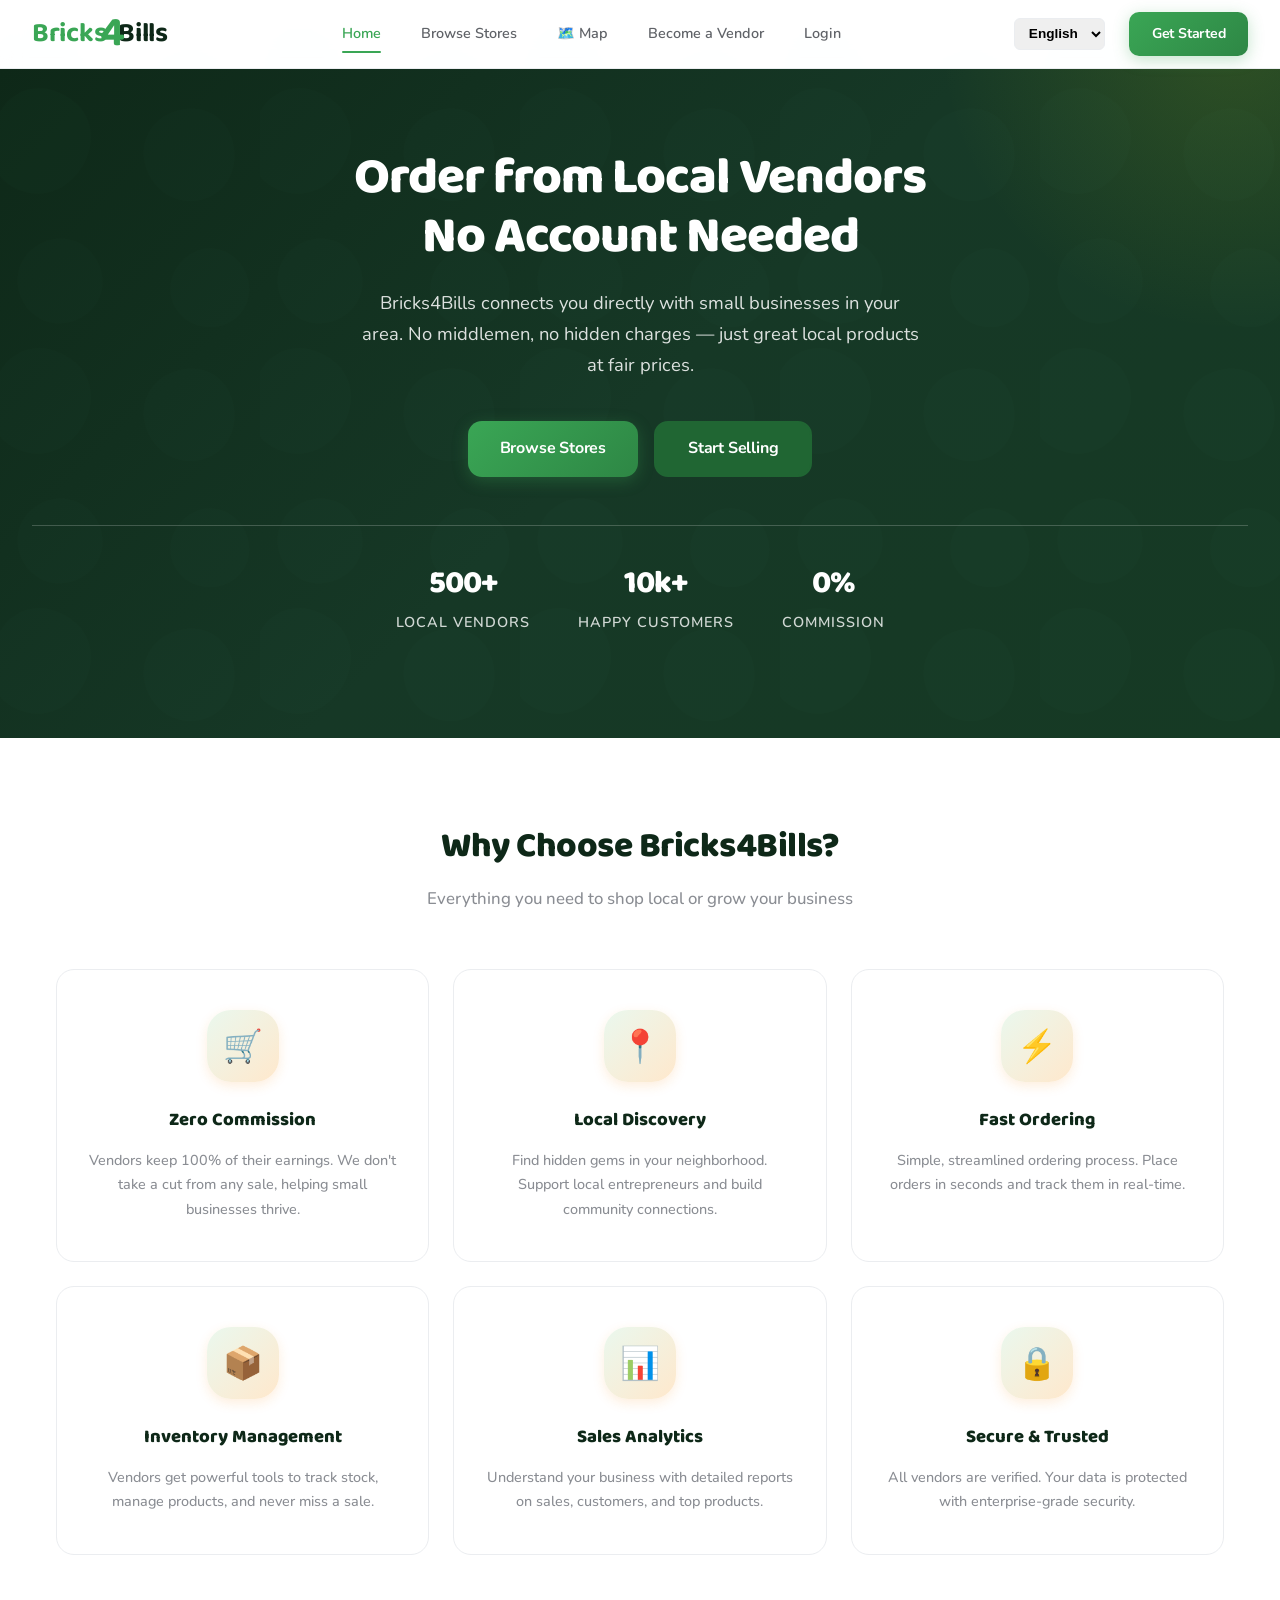
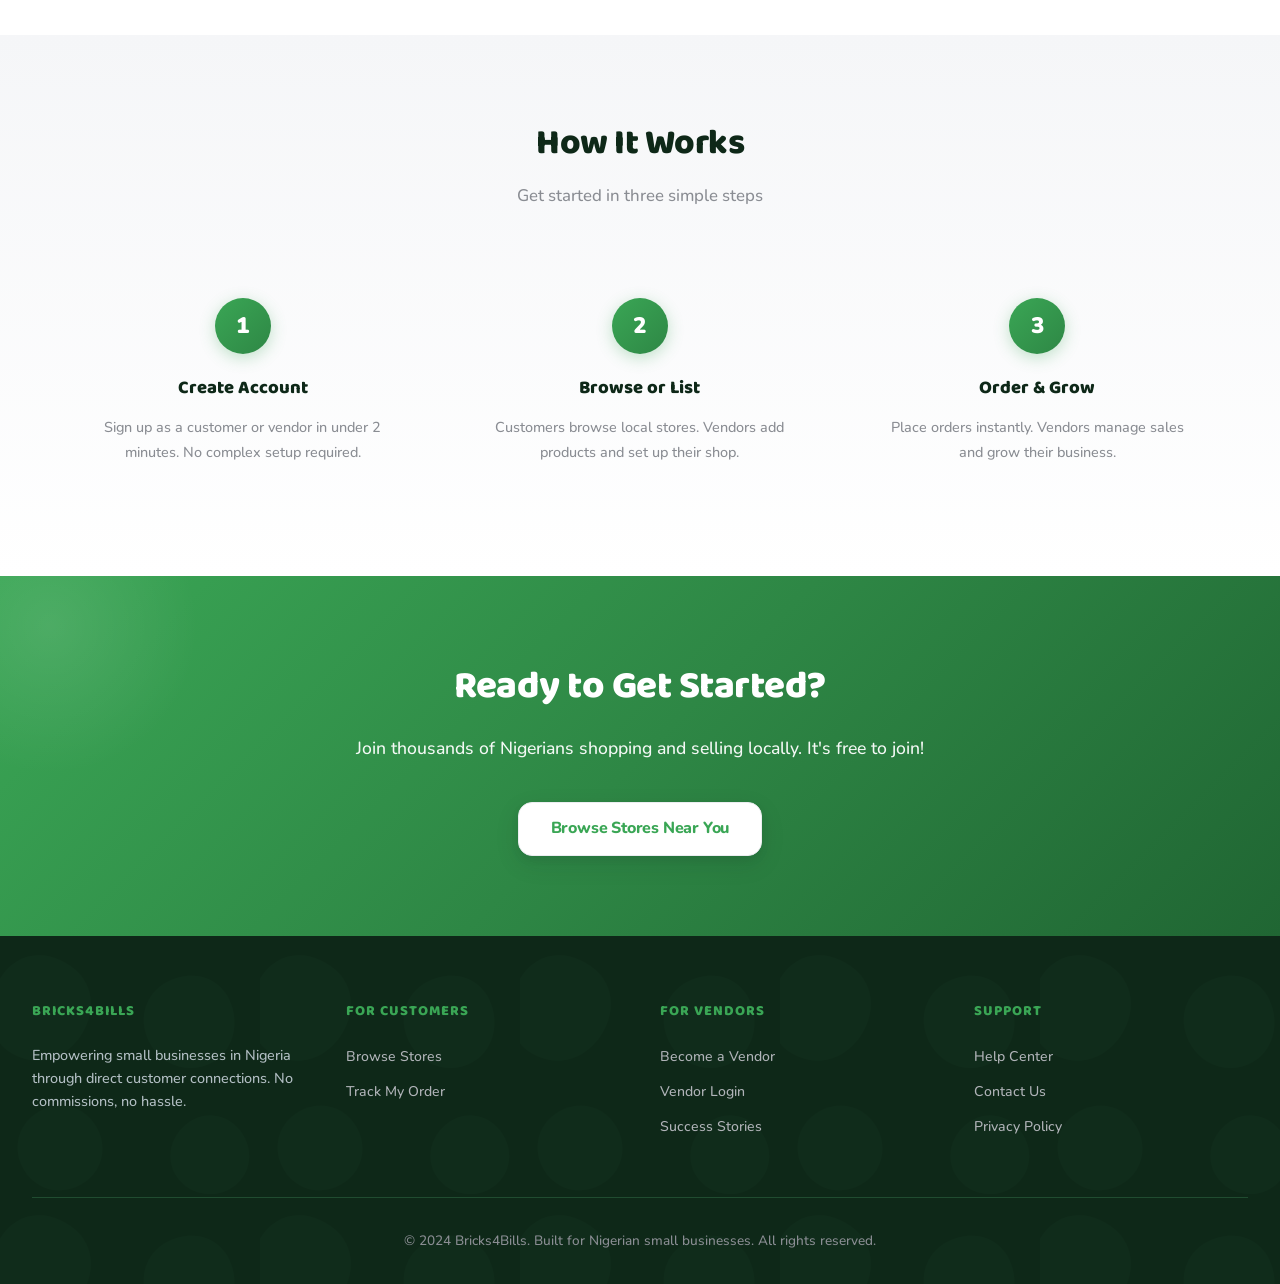
==== commit 1ac8a963: "Add files via upload" ====
--- a/index.html
+++ b/index.html
@@ -29,7 +29,7 @@
     <!-- Navigation -->
     <nav class="navbar">
         <div class="nav-container">
-            <a href="index.html" class="logo" data-i18n-skip>Bricks4<span>Bills</span></a>
+            <a href="index.html" class="logo" data-i18n-skip><span class="logo-bricks">Bricks</span><span class="logo-four">4</span><span class="logo-bills">Bills</span></a>
             <ul class="nav-links">
                 <li><a href="index.html" class="active">Home</a></li>
                 <li><a href="browse-stores.html">Browse Stores</a></li>
@@ -37,6 +37,7 @@
                 <li><a href="vendor-register.html">Become a Vendor</a></li>
                 <li><a href="vendor-login.html">Login</a></li>
             </ul>
+            <button class="mobile-menu-btn" onclick="toggleMobileNav()" aria-label="Menu">☰</button>
             <div class="nav-actions"><select class="vh-lang-switcher" data-i18n-skip aria-label="Language" onchange="setLanguage(this.value)" style="padding:0.4rem 0.6rem;border-radius:6px;border:1.5px solid var(--gray-200);font-size:0.85rem;font-weight:600;margin-right:0.5rem;"><option value="en">English</option><option value="pcm">Pidgin</option><option value="yo">Yorùbá</option><option value="ha">Hausa</option><option value="ig">Igbo</option></select>
                 <a href="vendor-register.html" class="btn btn-primary">Get Started</a>
             </div>
--- a/styles.css
+++ b/styles.css
@@ -130,11 +130,28 @@
     color: var(--primary);
     display: flex;
     align-items: center;
-    gap: 0.5rem;
+    gap: 0;
     letter-spacing: -0.3px;
 }
 
-.logo span {
+.logo-bricks {
+    position: relative;
+    z-index: 1;
+    color: var(--primary);
+}
+
+.logo-four {
+    position: relative;
+    z-index: 3;
+    color: var(--primary);
+    font-size: 1.55em;
+    margin-left: -0.14em;
+    margin-right: -0.16em;
+}
+
+.logo-bills {
+    position: relative;
+    z-index: 1;
     color: var(--secondary);
 }
 
@@ -2046,7 +2063,33 @@
     .footer-grid { grid-template-columns: 1fr; }
     .settings-grid { grid-template-columns: 1fr; }
     .cart-sidebar { width: 100%; }
-    .nav-links { display: none; }
+    .navbar { position: relative; }
+    .nav-links {
+        display: none;
+        position: absolute;
+        top: 68px;
+        left: 0;
+        right: 0;
+        background: var(--white);
+        flex-direction: column;
+        align-items: flex-start;
+        gap: 0.25rem;
+        padding: 1rem 2rem 1.5rem;
+        border-bottom: 1.5px solid var(--gray-200);
+        box-shadow: var(--shadow-md);
+        z-index: 999;
+    }
+    .nav-links.mobile-open {
+        display: flex;
+    }
+    .nav-links li {
+        width: 100%;
+    }
+    .nav-links li a {
+        display: block;
+        width: 100%;
+        padding: 0.65rem 0;
+    }
 }
 
 @media (max-width: 480px) {
@@ -2122,6 +2165,7 @@
     align-items: center;
     justify-content: center;
     border-radius: var(--radius);
+    line-height: 1;
 }
 
 .mobile-menu-btn:hover {
